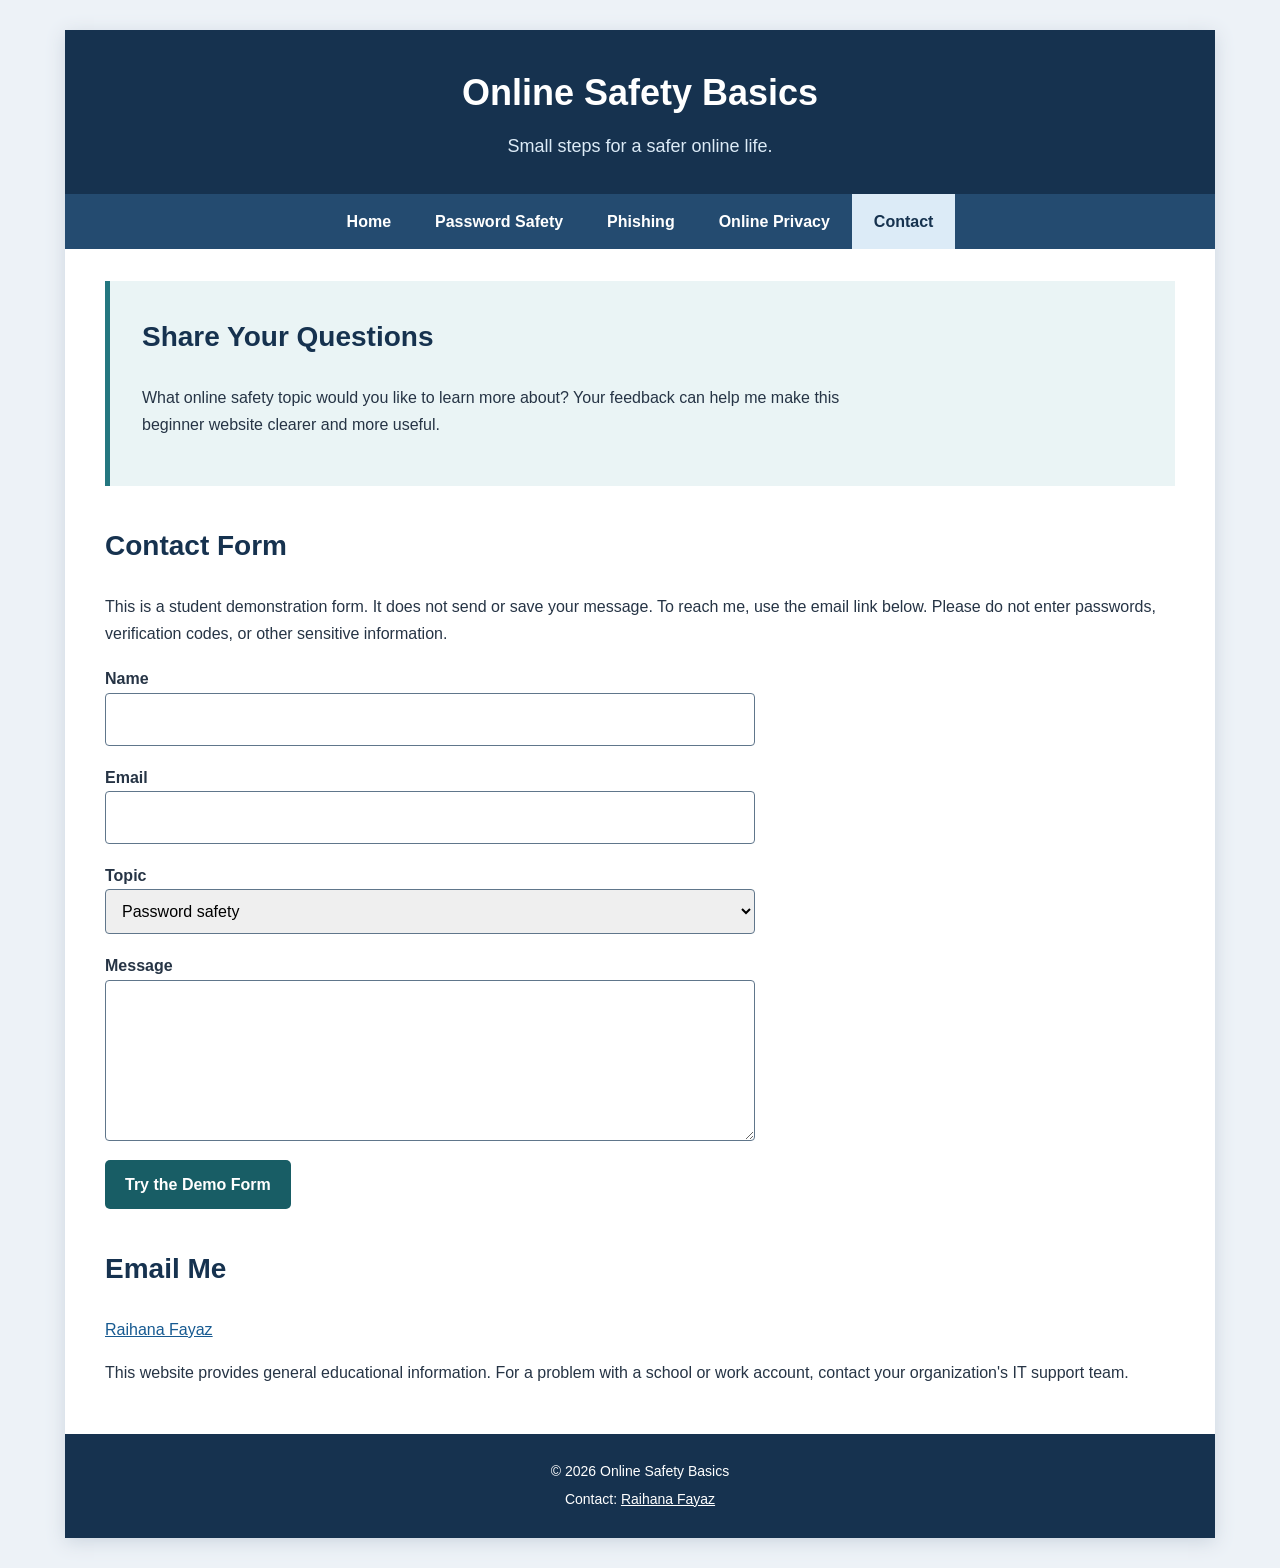
==== contact.html @ 993a1b57 "Add project update 2 pages" ====
<!DOCTYPE html>
<html lang="en">
<head>
    <meta charset="UTF-8">
    <meta name="viewport" content="width=device-width, initial-scale=1.0">
    <meta name="description" content="Contact Raihana Fayaz about the Online Safety Basics student project and suggest topics for future lessons.">
    <title>Online Safety Basics | Contact</title>
    <link rel="stylesheet" href="style.css">
</head>
<body>
    <div id="wrapper">
        <header>
            <h1>Online Safety Basics</h1>
            <p>Small steps for a safer online life.</p>
        </header>
        <nav aria-label="Main navigation">
            <ul>
                <li><a href="index.html">Home</a></li>
                <li><a href="passwords.html">Password Safety</a></li>
                <li><a href="phishing.html">Phishing</a></li>
                <li><a href="privacy.html">Online Privacy</a></li>
                <li><a href="contact.html" aria-current="page">Contact</a></li>
            </ul>
        </nav>
        <main>
<section class="welcome"><h2>Share Your Questions</h2><p>What online safety topic would you like to learn more about? Your feedback can help me make this beginner website clearer and more useful.</p></section>
<section><h2>Contact Form</h2><p>This is a student demonstration form. It does not send or save your message. To reach me, use the email link below. Please do not enter passwords, verification codes, or other sensitive information.</p>
<form action="#" method="get"><label for="name">Name</label><input id="name" name="name" type="text" autocomplete="name" required><label for="email">Email</label><input id="email" name="email" type="email" autocomplete="email" required><label for="topic">Topic</label><select id="topic" name="topic"><option>Password safety</option><option>Phishing</option><option>Online privacy</option><option>Website feedback</option></select><label for="message">Message</label><textarea id="message" name="message" rows="5" required></textarea><button class="button" type="submit">Try the Demo Form</button></form></section>
<section class="resources"><h2>Email Me</h2><p><a href="mailto:rfayaz@asu.edu">Raihana Fayaz</a></p><p>This website provides general educational information. For a problem with a school or work account, contact your organization's IT support team.</p></section>
        </main>
        <footer>
            <p>&copy; 2026 Online Safety Basics</p>
            <p>Contact: <a href="mailto:rfayaz@asu.edu">Raihana Fayaz</a></p>
        </footer>
    </div>
</body>
</html>
---- style.css ----
* {
    box-sizing: border-box;
}

body {
    margin: 0;
    background-color: #edf2f7;
    color: #263445;
    font-family: Arial, Helvetica, sans-serif;
    font-size: 16px;
    line-height: 1.7;
}

#wrapper {
    max-width: 1150px;
    margin: 30px auto;
    background-color: #ffffff;
    box-shadow: 0 4px 18px #ccd5df;
}

header {
    padding: 32px 24px;
    background-color: #16324f;
    color: #ffffff;
    text-align: center;
}

h1 {
    margin: 0;
    font-size: 36px;
}

header p {
    margin: 8px 0 0;
    color: #dcebf7;
    font-size: 18px;
}

nav {
    background-color: #244b70;
}

nav ul {
    display: flex;
    justify-content: center;
    flex-wrap: wrap;
    margin: 0;
    padding: 0;
    list-style-type: none;
}

nav a {
    display: block;
    padding: 14px 22px;
    color: #ffffff;
    font-weight: bold;
    text-decoration: none;
}

nav a:hover,
nav a:focus,
nav a[aria-current="page"] {
    background-color: #dcebf7;
    color: #16324f;
}

main {
    padding: 32px 40px;
}

h2 {
    margin-top: 0;
    color: #16324f;
    font-size: 28px;
}

h3 {
    margin-top: 0;
    color: #185d65;
    font-size: 21px;
}

.welcome {
    margin-bottom: 36px;
    padding: 32px;
    background-color: #eaf4f5;
    border-left: 5px solid #247780;
}

.welcome p {
    max-width: 750px;
}

a {
    color: #175a91;
}

a:hover {
    text-decoration: none;
}

.button {
    display: inline-block;
    margin-top: 10px;
    padding: 11px 20px;
    background-color: #185d65;
    color: #ffffff;
    border-radius: 5px;
    font-weight: bold;
    text-decoration: none;
}

.button:hover,
.button:focus {
    background-color: #123f45;
}

.topics {
    display: flex;
    gap: 22px;
    margin-top: 24px;
}

.card {
    flex: 1;
    min-width: 0;
    padding: 24px;
    background-color: #f7f9fc;
    border: 1px solid #d5dfe9;
    border-top: 4px solid #247780;
    border-radius: 6px;
}

.tips {
    margin-top: 36px;
    padding: 28px;
    background-color: #fff7e6;
    border-left: 5px solid #b67b16;
}

.tips ul {
    margin-bottom: 0;
    padding-left: 24px;
}

.resources {
    margin-top: 36px;
}

footer {
    padding: 22px;
    background-color: #16324f;
    color: #ffffff;
    text-align: center;
    font-size: 14px;
}

footer p {
    margin: 4px 0;
}

footer a {
    color: #ffffff;
}

@media (max-width: 700px) {
    #wrapper {
        margin: 0;
    }

    main {
        padding: 24px 18px;
    }

    .topics {
        flex-direction: column;
    }

    h1 {
        font-size: 28px;
    }

    nav a {
        padding: 10px 14px;
    }
}
/* Shared styles for the additional content pages. */
.table-scroll { overflow-x: auto; }
table { width: 100%; border-collapse: collapse; }
caption { text-align: left; font-weight: bold; margin-bottom: 12px; }
th, td { border: 1px solid #a7bdce; padding: 14px; text-align: left; vertical-align: top; }
thead { background-color: #eaf4f5; }
form { max-width: 650px; }
label { display: block; margin-top: 18px; font-weight: bold; }
input, select, textarea { width: 100%; padding: 12px; border: 1px solid #60768b; border-radius: 4px; font: inherit; }
button { border: 0; cursor: pointer; font: inherit; }
:focus-visible { outline: 3px solid #b67b16; outline-offset: 3px; }
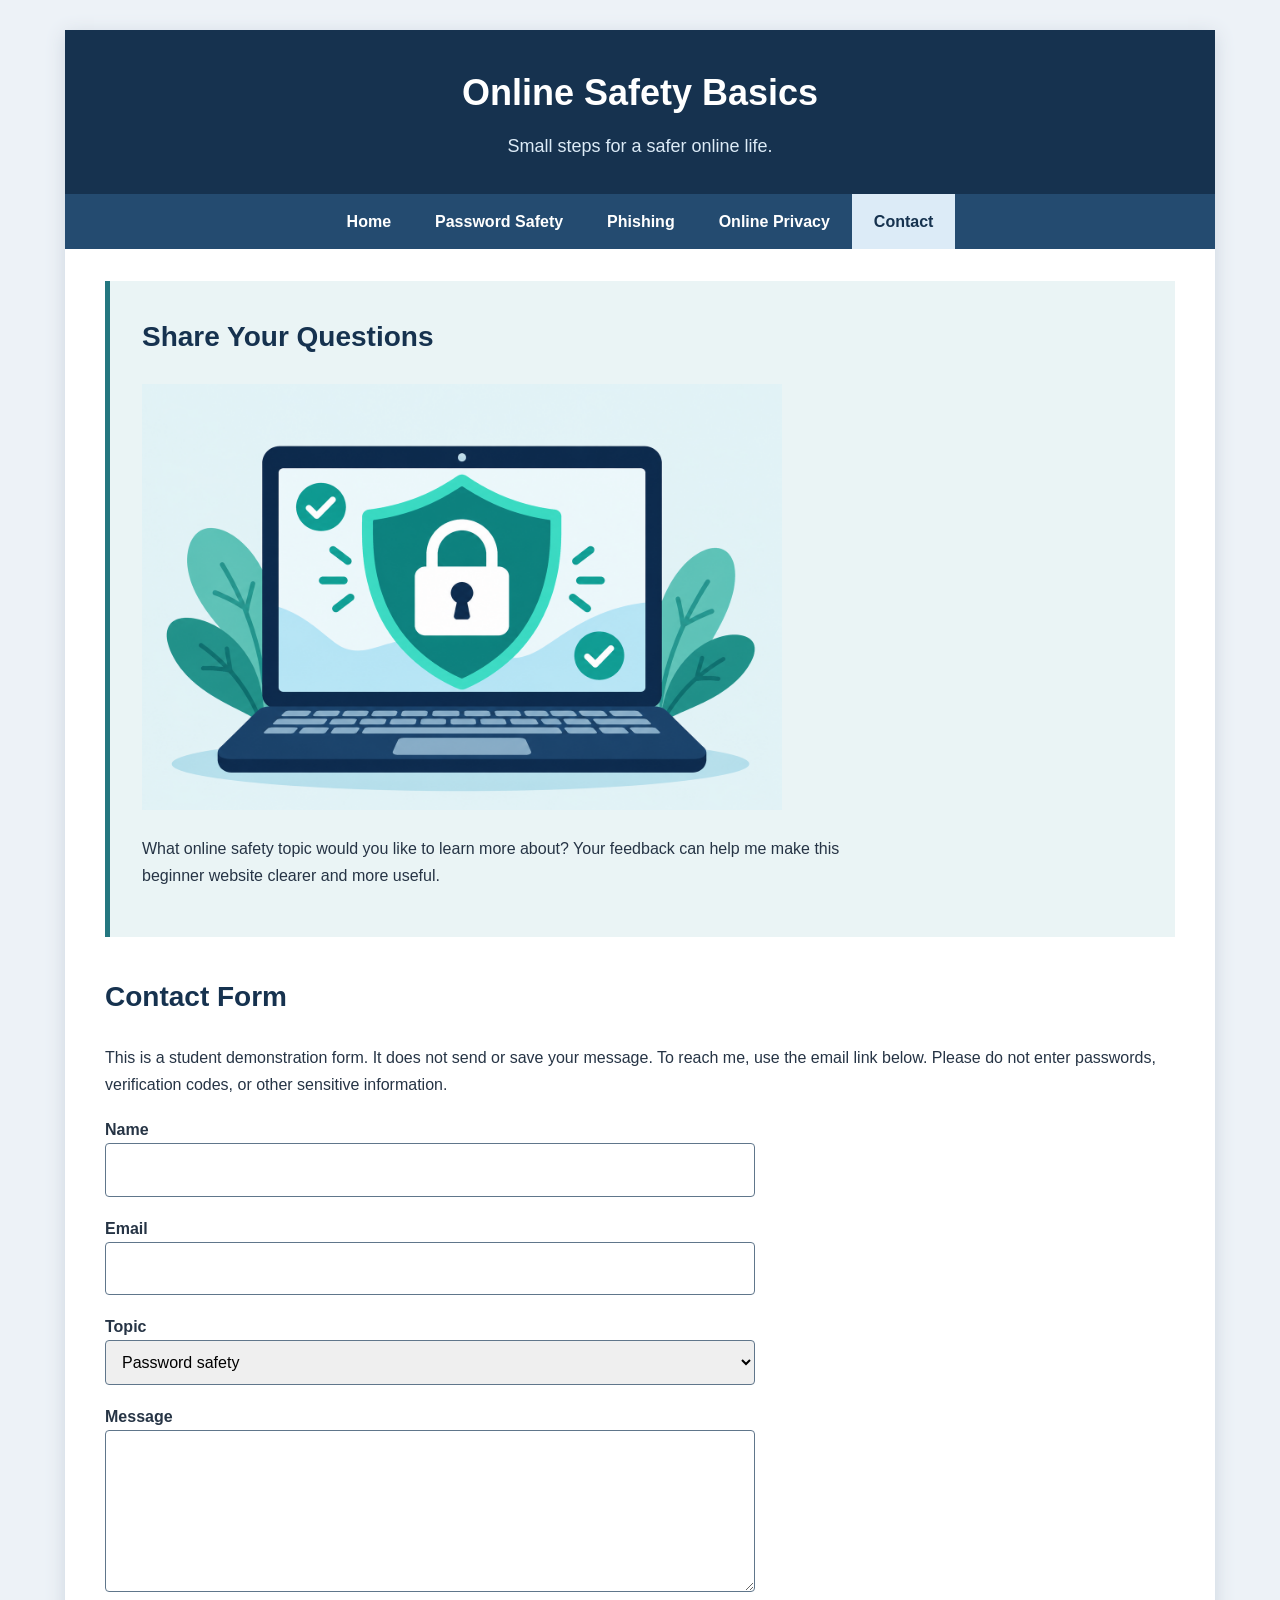
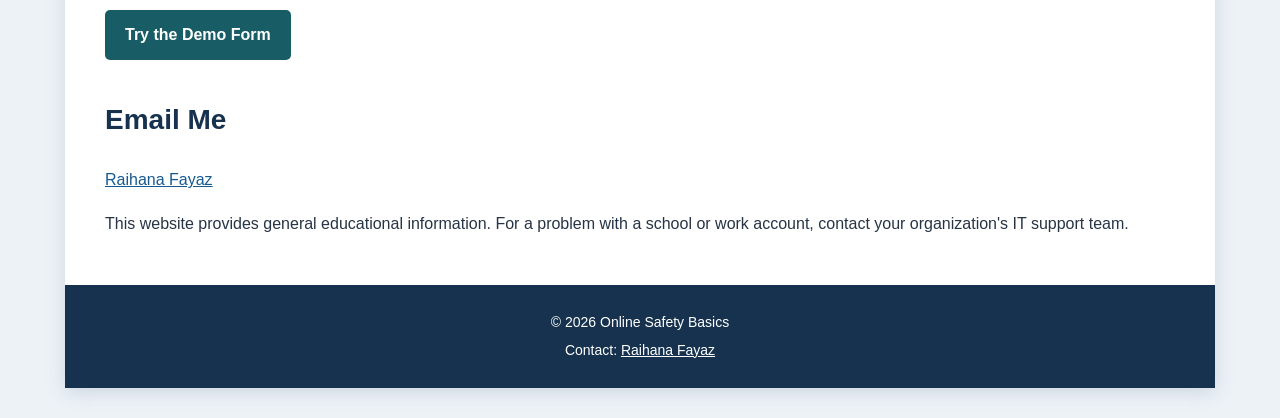
==== commit c231c736: "Add files via upload" ====
--- a/contact.html
+++ b/contact.html
@@ -1,12 +1,23 @@
 <!DOCTYPE html>
 <html lang="en">
+
 <head>
+    <!-- Google Analytics -->
+    <script async src="https://www.googletagmanager.com/gtag/js?id=G-17QHZ6DF6H"></script>
+    <script>
+        window.dataLayer = window.dataLayer || [];
+        function gtag() { dataLayer.push(arguments); }
+        gtag('js', new Date());
+        gtag('config', 'G-17QHZ6DF6H');
+    </script>
     <meta charset="UTF-8">
     <meta name="viewport" content="width=device-width, initial-scale=1.0">
-    <meta name="description" content="Contact Raihana Fayaz about the Online Safety Basics student project and suggest topics for future lessons.">
+    <meta name="description"
+        content="Contact Raihana Fayaz about the Online Safety Basics student project and suggest topics for future lessons.">
     <title>Online Safety Basics | Contact</title>
     <link rel="stylesheet" href="style.css">
 </head>
+
 <body>
     <div id="wrapper">
         <header>
@@ -23,10 +34,35 @@
             </ul>
         </nav>
         <main>
-<section class="welcome"><h2>Share Your Questions</h2><p>What online safety topic would you like to learn more about? Your feedback can help me make this beginner website clearer and more useful.</p></section>
-<section><h2>Contact Form</h2><p>This is a student demonstration form. It does not send or save your message. To reach me, use the email link below. Please do not enter passwords, verification codes, or other sensitive information.</p>
-<form action="#" method="get"><label for="name">Name</label><input id="name" name="name" type="text" autocomplete="name" required><label for="email">Email</label><input id="email" name="email" type="email" autocomplete="email" required><label for="topic">Topic</label><select id="topic" name="topic"><option>Password safety</option><option>Phishing</option><option>Online privacy</option><option>Website feedback</option></select><label for="message">Message</label><textarea id="message" name="message" rows="5" required></textarea><button class="button" type="submit">Try the Demo Form</button></form></section>
-<section class="resources"><h2>Email Me</h2><p><a href="mailto:rfayaz@asu.edu">Raihana Fayaz</a></p><p>This website provides general educational information. For a problem with a school or work account, contact your organization's IT support team.</p></section>
+            <section class="welcome">
+                <h2>Share Your Questions</h2>
+                <img src="online-safety.png" alt="A laptop protected by a shield and padlock" width="640"
+                    style="max-width: 100%; height: auto;">
+                <p>What online safety topic would you like to learn more about? Your feedback can help me make this
+                    beginner website clearer and more useful.</p>
+            </section>
+            <section>
+                <h2>Contact Form</h2>
+                <p>This is a student demonstration form. It does not send or save your message. To reach me, use the
+                    email link below. Please do not enter passwords, verification codes, or other sensitive information.
+                </p>
+                <form action="#" method="get"><label for="name">Name</label><input id="name" name="name" type="text"
+                        autocomplete="name" required><label for="email">Email</label><input id="email" name="email"
+                        type="email" autocomplete="email" required><label for="topic">Topic</label><select id="topic"
+                        name="topic">
+                        <option>Password safety</option>
+                        <option>Phishing</option>
+                        <option>Online privacy</option>
+                        <option>Website feedback</option>
+                    </select><label for="message">Message</label><textarea id="message" name="message" rows="5"
+                        required></textarea><button class="button" type="submit">Try the Demo Form</button></form>
+            </section>
+            <section class="resources">
+                <h2>Email Me</h2>
+                <p><a href="mailto:rfayaz@asu.edu">Raihana Fayaz</a></p>
+                <p>This website provides general educational information. For a problem with a school or work account,
+                    contact your organization's IT support team.</p>
+            </section>
         </main>
         <footer>
             <p>&copy; 2026 Online Safety Basics</p>
@@ -34,4 +70,5 @@
         </footer>
     </div>
 </body>
-</html>
+
+</html>
